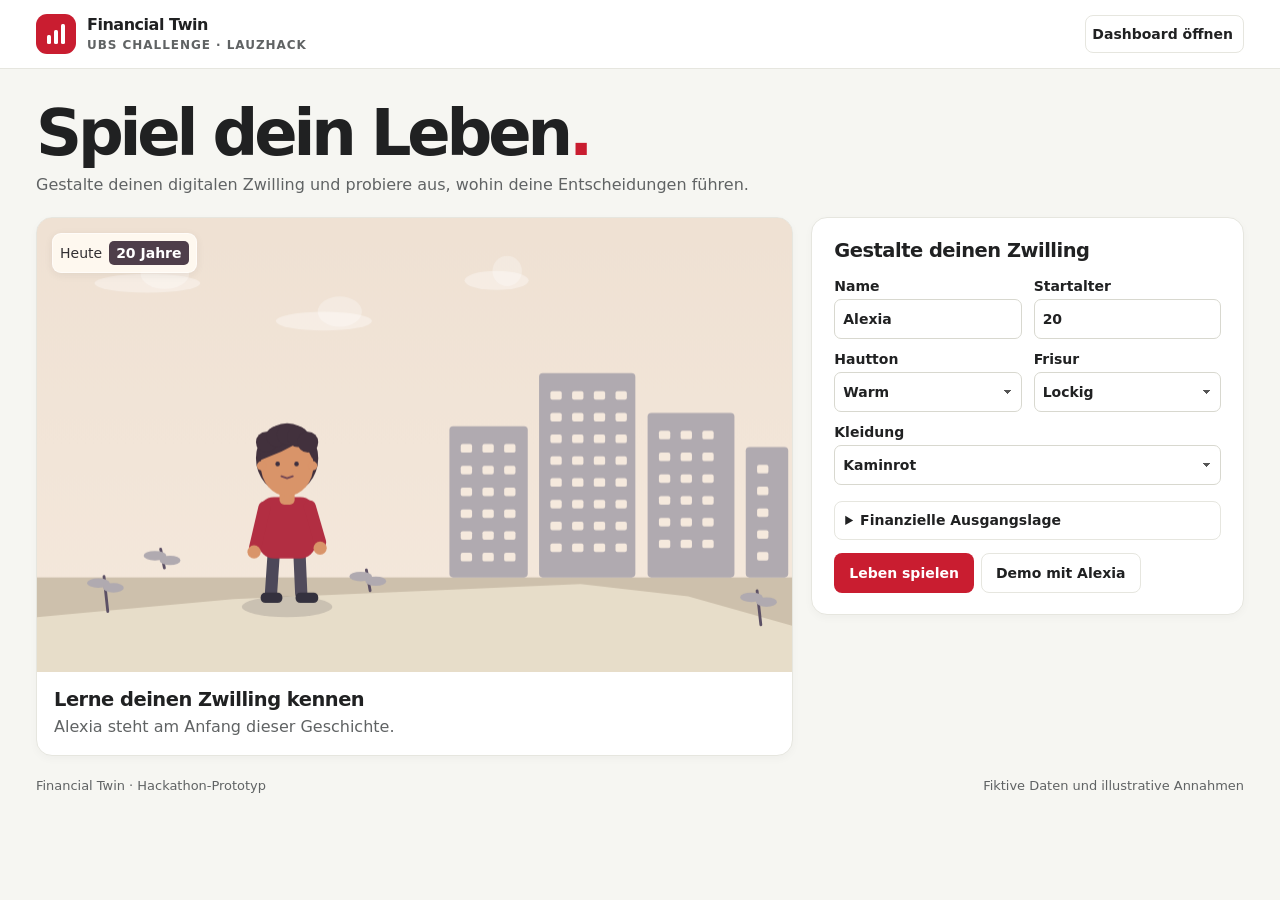
==== financial-twin/index.html @ bcd7f2a4 "Restore pre-Danilel Financial Twin" ====
<!doctype html>
<html lang="de-CH">
<head>
  <meta charset="utf-8">
  <meta name="viewport" content="width=device-width, initial-scale=1">
  <meta name="description" content="Interaktiver Financial Twin für den LauzHack. Plane Lebensereignisse und vergleiche ihre Auswirkungen auf dein Nettovermögen.">
  <meta name="theme-color" content="#f7f7f4">
  <title>Financial Twin · UBS Challenge</title>
  <link rel="stylesheet" href="styles.css">
  <link rel="stylesheet" href="game.css">
  <script defer src="model.js"></script>
  <script defer src="chart.js"></script>
  <script defer src="timeline.js"></script>
  <script defer src="app.js"></script>
  <script defer src="story.js"></script>
  <script defer src="scenes.js"></script>
  <script defer src="coach.js"></script>
  <script defer src="game.js"></script>
</head>
<body>
  <div id="game-view">
    <header class="site-header game-header">
      <div class="shell header-inner">
        <a class="brand" href="#" aria-label="Financial Twin, Lebensspiel">
          <span class="brand-mark" aria-hidden="true"><i></i><i></i><i></i></span>
          <span>Financial Twin<small>UBS CHALLENGE · LAUZHACK</small></span>
        </a>
        <div class="game-header-actions">
          <button type="button" id="coach-jump" class="button button-subtle" hidden>Zum Zwilling-Chat</button>
          <button type="button" id="open-dashboard" class="button button-subtle">Dashboard öffnen</button>
        </div>
      </div>
    </header>
    <main class="shell game-shell">
      <div class="game-heading">
        <h1 id="game-title">Spiel dein Leben<span class="headline-dot">.</span></h1>
        <p id="game-description">Gestalte deinen digitalen Zwilling und probiere aus, wohin deine Entscheidungen führen.</p>
      </div>
      <nav id="chapter-nav" class="chapter-nav" aria-label="Lebenskapitel" hidden></nav>
      <div class="game-layout">
        <div class="game-story-column">
        <section class="scene-card" aria-labelledby="scene-title">
          <div class="scene-image">
            <canvas id="life-scene" aria-hidden="true"></canvas>
            <div class="scene-banner"><span id="scene-place">Heute</span><strong id="scene-age">20 Jahre</strong></div>
          </div>
          <div class="scene-caption">
            <div><h2 id="scene-title">Lerne deinen Zwilling kennen</h2><p id="scene-text"></p></div>
            <button type="button" class="button button-secondary" id="skip-animation" hidden>Überspringen</button>
          </div>
          <div class="scene-budget" id="chapter-budget" hidden></div>
        </section>
        <section class="panel coach-panel" id="coach-panel" aria-labelledby="coach-title" hidden>
          <div class="coach-heading">
            <span class="avatar" id="coach-initial" aria-hidden="true">Z</span>
            <div>
              <h2 id="coach-title">Zwilling-Chat</h2>
              <p id="coach-state">Ich schaue mir deinen Lebensweg an.</p>
            </div>
            <button class="text-button" id="coach-toggle" type="button" aria-expanded="true" aria-controls="coach-conversation">Einklappen</button>
          </div>
          <div id="coach-conversation">
            <ol id="coach-thread" class="coach-thread" role="log" aria-label="Gespräch mit deinem Zwilling"></ol>
            <p class="coach-progress" id="coach-progress" role="status" hidden></p>
            <div id="coach-prompts" class="coach-prompts" aria-label="Mögliche Nachrichten"></div>
            <form id="coach-form" class="coach-composer">
              <label class="visually-hidden" for="coach-message">Deine Nachricht an den Zwilling</label>
              <textarea id="coach-message" rows="2" maxlength="400" required placeholder="Antworte deinem Zwilling oder stelle eine Frage …"></textarea>
              <button type="submit" id="coach-send" class="button button-primary">Senden</button>
            </form>
          </div>
        </section>
        </div>
        <section class="panel game-panel" id="game-panel" aria-label="Spielentscheidungen">
          <form id="avatar-form">
            <h2>Gestalte deinen Zwilling</h2>
            <div class="form-grid avatar-fields">
              <label>Name<input name="name" value="Alexia" maxlength="40" autocomplete="off"></label>
              <label>Startalter<input name="age" value="20" type="number" min="18" max="99" required></label>
              <label>Hautton<select name="skin"><option value="0">Hell</option><option value="1" selected>Warm</option><option value="2">Braun</option><option value="3">Dunkel</option></select></label>
              <label>Frisur<select name="hair"><option value="0">Kurz</option><option value="1" selected>Lockig</option><option value="2">Lang</option></select></label>
              <label class="form-wide">Kleidung<select name="outfit"><option value="0">Kaminrot</option><option value="1">Tannengrün</option><option value="2">Indigoblau</option><option value="3">Ocker</option></select></label>
            </div>
            <details class="start-finances">
              <summary>Finanzielle Ausgangslage</summary>
              <div class="form-grid">
                <label class="form-wide">Bisherige Ausbildung<select name="education"><option>Schulabschluss</option><option>Berufslehre</option><option>Bachelor</option><option>Master</option><option>Promotion</option><option>Keine Angabe</option></select></label>
                <label>Kontostand (CHF)<input name="cash" type="number" min="0" max="100000000" value="8000" step="0.01" required></label>
                <label>Bestehende Anlagen (CHF)<input name="portfolio" type="number" min="0" max="100000000" value="0" step="0.01" required></label>
                <label>Nettoeinkommen / Monat (CHF)<input name="income" type="number" min="0" max="100000000" value="4200" step="0.01" required></label>
                <label>Ausgaben / Monat (CHF)<input name="expenses" type="number" min="0" max="100000000" value="3000" step="0.01" required></label>
              </div>
            </details>
            <div class="game-actions">
              <button type="submit" class="button button-primary">Leben spielen</button>
              <button type="button" class="button button-secondary" id="alexia-demo">Demo mit Alexia</button>
            </div>
          </form>
          <div id="game-interaction" hidden></div>
        </section>
      </div>
    </main>
    <footer class="shell site-footer">
      <span>Financial Twin · Hackathon-Prototyp</span>
      <span>Fiktive Daten und illustrative Annahmen</span>
    </footer>
  </div>

  <div id="dashboard-view" hidden>
  <header class="site-header">
    <div class="shell header-inner">
      <a class="brand" href="#uebersicht" aria-label="Financial Twin, Übersicht">
        <span class="brand-mark" aria-hidden="true"><i></i><i></i><i></i></span>
        <span>Financial Twin<small>UBS CHALLENGE · LAUZHACK</small></span>
      </a>
      <nav aria-label="Hauptnavigation">
        <button class="text-button" type="button" id="back-to-game">Zum Lebensspiel</button>
        <a href="#uebersicht">Übersicht</a>
        <a href="#zeitstrahl">Zeitstrahl</a>
        <a href="#anlageplan">Anlageplan</a>
      </nav>
      <button class="button button-subtle" type="button" id="header-profile">
        <span class="avatar avatar-small" id="header-initial" aria-hidden="true">A</span>
        <span>Profil bearbeiten</span>
      </button>
    </div>
  </header>

  <main class="shell" id="uebersicht">
    <section class="intro" aria-labelledby="page-title">
      <div>
        <h1 id="page-title">Dein Leben. Dein Finanzplan<span class="headline-dot">.</span></h1>
        <p>Probiere Lebensentscheidungen aus und sieh, wie sich dein Vermögen entwickelt.</p>
      </div>
      <span class="demo-label" id="demo-label">Fiktives Demo-Profil</span>
    </section>

    <section class="metrics" aria-label="Vermögensübersicht">
      <article class="metric">
        <span class="metric-label">Nettovermögen heute</span>
        <strong id="current-net">–</strong>
        <span class="metric-note">Kontostand und bestehende Anlagen</span>
      </article>
      <article class="metric metric-projection">
        <span class="metric-label" id="future-label">Modelliertes Nettovermögen</span>
        <strong id="future-net">–</strong>
        <span class="metric-note" id="future-purchasing-power">Kaufkraft in heutigen CHF</span>
      </article>
      <article class="metric">
        <span class="metric-label">Effekt des Sparplans</span>
        <strong id="investment-effect">–</strong>
        <span class="metric-note">Gegenüber derselben Zukunft ohne Sparplan</span>
      </article>
    </section>

    <div class="dashboard">
      <div class="main-column">
        <section class="panel projection" aria-labelledby="projection-title">
          <div class="panel-heading">
            <div>
              <h2 id="projection-title">Vermögensentwicklung</h2>
              <p>Nettovermögen in nominalen CHF über die Zeit</p>
            </div>
            <label class="select-wrap">
              <span class="visually-hidden">Endalter der Projektion</span>
              <select id="projection-age"></select>
            </label>
          </div>
          <div class="chart-controls">
            <div class="segmented" role="group" aria-label="Vergleich im Diagramm">
              <button type="button" id="compare-investments" aria-pressed="true">Sparplan</button>
              <button type="button" id="compare-events" aria-pressed="false">Lebensereignisse</button>
              <button type="button" id="compare-paths" aria-pressed="false" hidden>Zwei Lebenswege</button>
            </div>
            <label class="band-toggle"><input id="show-range" type="checkbox" checked> Renditeband</label>
          </div>
          <div class="chart-wrap" id="chart-wrap">
            <canvas id="wealth-chart" tabindex="0" aria-label="Vermögensentwicklung. Mit den Pfeiltasten den Zeitpunkt wählen." aria-describedby="comparison-summary chart-readout">
              Die Werte am Ende der Projektion stehen in der Vermögensübersicht.
            </canvas>
            <div class="chart-tooltip" id="chart-tooltip" aria-hidden="true" hidden></div>
            <p class="visually-hidden" id="chart-readout" aria-live="polite"></p>
          </div>
          <div class="chart-legend">
            <span><i class="legend-line"></i> Mit Sparplan &amp; Ereignissen</span>
            <span><i class="legend-line legend-comparison"></i> <span id="comparison-legend">Ohne monatlichen Sparplan</span></span>
            <span id="range-legend"><i class="legend-band"></i> Schwache bis starke Rendite</span>
          </div>
          <p class="chart-summary" id="comparison-summary" aria-live="polite"></p>
        </section>

        <section class="panel timeline" id="zeitstrahl" aria-labelledby="timeline-title">
          <div class="panel-heading">
            <div>
              <h2 id="timeline-title">Dein Zeitstrahl</h2>
              <p>Klicke auf den Pfeil, um ein Ereignis einzufügen. Ziehe es nach links oder rechts, um es zu verschieben.</p>
            </div>
            <button type="button" class="button button-primary" id="add-event"><span aria-hidden="true">+</span> Ereignis hinzufügen</button>
          </div>
          <div class="timeline-scroll" id="timeline-scroll">
            <div class="timeline-track" id="timeline-track" tabindex="0" role="group" aria-label="Zeitstrahl. Wähle einen Monat mit den Pfeiltasten. Füge mit Enter ein Ereignis hinzu. Verschiebe markierte Ereignisse mit den Pfeiltasten um ein Jahr.">
              <div class="timeline-arrow" aria-hidden="true"></div>
              <div class="timeline-ticks" id="timeline-ticks" aria-hidden="true"></div>
              <div class="timeline-cursor" id="timeline-cursor" aria-hidden="true" hidden></div>
              <ol id="event-list" class="timeline-events"></ol>
            </div>
          </div>
          <p class="timeline-status" id="timeline-status" role="status" hidden></p>
          <div class="timeline-outside" id="timeline-outside" hidden>
            <span>Ausserhalb der Projektion</span>
            <div id="outside-events"></div>
          </div>
          <dl class="timeline-readout" aria-label="Monatsbudget am gewählten Zeitpunkt">
            <div><dt>Zeitpunkt</dt><dd id="timeline-age"></dd></div>
            <div><dt>Nettoeinkommen / Monat</dt><dd id="timeline-income"></dd></div>
            <div><dt>Laufende Ausgaben / Monat</dt><dd id="timeline-expenses"></dd></div>
            <div><dt>Gehaltswachstum / Jahr</dt><dd id="timeline-growth"></dd></div>
            <div id="timeline-one-off-row" hidden><dt>Einmalige Zahlungen</dt><dd id="timeline-one-off"></dd></div>
          </dl>
          <p class="visually-hidden" id="timeline-announcement" aria-live="polite"></p>
        </section>
      </div>

      <aside class="side-column" aria-label="Profil und Anlageplan">
        <section class="panel profile" aria-labelledby="profile-title">
          <div class="panel-heading">
            <h2 id="profile-title">Ausgangslage</h2>
            <button type="button" class="text-button" id="edit-profile">Bearbeiten</button>
          </div>
          <div class="persona">
            <span class="avatar" id="profile-initial" aria-hidden="true">A</span>
            <div>
              <strong id="profile-name"></strong>
              <p id="profile-description"></p>
            </div>
          </div>
          <dl class="profile-details">
            <div><dt>Kontostand</dt><dd id="profile-cash"></dd></div>
            <div><dt>Bestehende Anlagen</dt><dd id="profile-portfolio"></dd></div>
            <div><dt>Monatliches Nettoeinkommen</dt><dd id="profile-income"></dd></div>
            <div><dt>Monatliche Ausgaben</dt><dd id="profile-expenses"></dd></div>
          </dl>
        </section>

        <section class="panel investment" id="anlageplan" aria-labelledby="plan-title">
          <div class="panel-heading">
            <h2 id="plan-title">Dein Anlageplan</h2>
          </div>
          <div class="risk">
            <div class="risk-heading">
              <label for="risk-slider">Risikobereitschaft</label>
              <output id="risk-level" for="risk-slider">Ausgewogen</output>
            </div>
            <input type="range" id="risk-slider" min="0" max="100" step="5" value="60" aria-describedby="risk-help">
            <div class="risk-labels" aria-hidden="true"><span>Vorsichtig</span><span>Chancenorientiert</span></div>
            <p class="visually-hidden" id="risk-help">Der Regler bestimmt den Aktienanteil in der Simulation.</p>
          </div>
          <div class="allocation">
            <div class="allocation-bar" aria-hidden="true"><span id="allocation-equity"></span></div>
            <div class="allocation-labels">
              <span><i class="allocation-dot"></i> <strong id="equity-share"></strong> Aktien</span>
              <span><i class="allocation-dot bond-dot"></i> <strong id="bond-share"></strong> Anleihen</span>
            </div>
          </div>
          <dl class="plan-details">
            <div><dt>Sparrate im ersten Monat</dt><dd id="monthly-investment"></dd></div>
            <div><dt>Liquiditätsziel im ersten Monat</dt><dd id="liquidity-target"></dd></div>
          </dl>
          <p class="plan-summary" id="plan-summary"></p>
          <div class="liquidity-notice" id="liquidity-notice" role="status" hidden></div>
          <div class="assumption-inputs" aria-labelledby="assumption-controls-title">
            <h3 id="assumption-controls-title">Modellannahmen pro Jahr</h3>
            <label for="salary-growth">Gehaltswachstum
              <span><input type="number" id="salary-growth" min="-10" max="20" step="0.1" required> %</span>
            </label>
            <label for="inflation">Inflation
              <span><input type="number" id="inflation" min="-5" max="20" step="0.1" required> %</span>
            </label>
            <label for="equity-return">Ø Aktienrendite
              <span><input type="number" id="equity-return" min="-20" max="25" step="0.1" required> %</span>
            </label>
          </div>
          <button type="button" class="text-button assumptions-button" id="open-assumptions">So rechnet das Modell</button>
        </section>
      </aside>
    </div>
  </main>

  <footer class="shell site-footer">
    <span>Financial Twin · Hackathon-Prototyp</span>
    <span>Fiktive Daten und illustrative Annahmen</span>
  </footer>
  </div>

  <dialog id="profile-dialog" aria-labelledby="profile-dialog-title">
    <form id="profile-form" class="dialog-form">
      <div class="dialog-heading">
        <h2 id="profile-dialog-title">Ausgangslage bearbeiten</h2>
        <button class="close-button" type="button" data-close aria-label="Schliessen">×</button>
      </div>
      <p>Verwende für die Demo fiktive Werte.</p>
      <div class="form-grid">
        <label>Vorname (optional)<input name="name" maxlength="40" autocomplete="off"></label>
        <label>Alter<input name="age" type="number" min="18" max="99" required></label>
        <label class="form-wide">Bisherige Ausbildung
          <select name="education">
            <option>Schulabschluss</option>
            <option>Berufslehre</option>
            <option>Bachelor</option>
            <option>Master</option>
            <option>Promotion</option>
            <option>Keine Angabe</option>
          </select>
        </label>
        <label>Kontostand (CHF)<input name="cash" type="number" min="0" max="100000000" step="0.01" required></label>
        <label>Bestehende Anlagen (CHF)<input name="portfolio" type="number" min="0" max="100000000" step="0.01" required></label>
        <label>Nettoeinkommen / Monat (CHF)<input name="income" type="number" min="0" max="100000000" step="0.01" required></label>
        <label>Ausgaben / Monat (CHF)<input name="expenses" type="number" min="0" max="100000000" step="0.01" required></label>
      </div>
      <label class="checkbox-label" id="clear-events-label"><input type="checkbox" name="clearEvents"> Zeitstrahl beim Speichern leeren</label>
      <p class="form-error" id="profile-error" role="alert" hidden></p>
      <div class="dialog-actions">
        <button class="button button-secondary" type="button" data-close>Abbrechen</button>
        <button class="button button-primary" type="submit">Profil speichern</button>
      </div>
    </form>
  </dialog>

  <dialog id="event-dialog" aria-labelledby="event-dialog-title">
    <form id="event-form" class="dialog-form">
      <div class="dialog-heading">
        <h2 id="event-dialog-title">Ereignis hinzufügen</h2>
        <button class="close-button" type="button" data-close aria-label="Schliessen">×</button>
      </div>
      <div class="form-grid">
        <label>Ereignis
          <select name="type">
            <option value="study">Studium</option>
            <option value="apprentice">Berufslehre</option>
            <option value="gap">Gap Year / Auszeit</option>
            <option value="marriage">Ehe</option>
            <option value="move">Umzug</option>
            <option value="home">Hauskauf</option>
            <option value="expense">Grössere Ausgabe</option>
            <option value="children">Kind(er)</option>
            <option value="retire">Rente</option>
          </select>
        </label>
        <label>Alter bei Beginn<input type="number" name="age" min="18" max="99" required></label>
        <div id="event-fields" class="form-grid form-wide"></div>
      </div>
      <p class="field-help" id="event-help"></p>
      <p class="form-error" id="event-error" role="alert" hidden></p>
      <div class="dialog-actions">
        <button class="text-button remove-button" type="button" id="delete-event" hidden>Ereignis löschen</button>
        <button class="button button-secondary" type="button" data-close>Abbrechen</button>
        <button class="button button-primary" type="submit">Ereignis speichern</button>
      </div>
    </form>
  </dialog>

  <dialog id="assumptions-dialog" aria-labelledby="assumptions-title">
    <div class="dialog-form assumptions">
      <div class="dialog-heading">
        <h2 id="assumptions-title">Modellannahmen</h2>
        <button class="close-button" type="button" data-close aria-label="Schliessen">×</button>
      </div>
      <p>Die Simulation rechnet monatlich in nominalen CHF. Das Nettovermögen umfasst Kontostand, Anlagen und Immobilienwert abzüglich der Hypothek.</p>
      <table>
        <caption>Illustrative durchschnittliche Jahresrenditen</caption>
        <thead><tr><th scope="col">Anlageklasse</th><th scope="col">Schwach</th><th scope="col">Basis</th><th scope="col">Stark</th></tr></thead>
        <tbody id="return-table"></tbody>
      </table>
      <ul>
        <li>Der Aktienkurs folgt einem wiederholbaren Beispielpfad mit guten und schlechten Jahren. Über den vollständigen Zwölfjahreszyklus entspricht die Aufzinsung der eingestellten Durchschnittsrendite. Das Band zeigt zwei alternative Annahmen. Der Kontostand verzinst sich im Modell mit 0 %.</li>
        <li>Das Gehalt steigt in der Erwerbsphase mit der eingestellten Rate. Die Inflation erhöht die laufenden Ausgaben und die in heutigen CHF eingegebenen Ereignisbeträge. Studien- und Renteneinkommen werden an die Inflation gekoppelt. Beim projizierten Nettovermögen steht zusätzlich die Kaufkraft in heutigen CHF.</li>
        <li>Bei Ehe und Umzug zählen die eingegebenen persönlichen Kosten. Kinder erhöhen die laufenden Ausgaben ab dem Startalter für die gewählte Dauer. Während der Elternzeit gilt der eingestellte Anteil des regulären Lohns.</li>
        <li>Der Sparplan investiert höchstens 70 % des monatlichen Überschusses, nachdem drei Monatsausgaben und geplante Ausgaben der nächsten 36 Monate berücksichtigt sind.</li>
        <li>Der eingestellte Aktienanteil gilt für das Startportfolio und jede Einzahlung. Danach entwickeln sich die Positionen entsprechend ihrer Renditen. Im Vergleich ohne Sparplan bleibt das Startportfolio investiert.</li>
        <li>Beim Hauskauf bleibt der Immobilienwert ab Kauf nominal konstant. Die Hypothek wird gleichmässig getilgt. Zins fällt auf die jeweilige Restschuld an.</li>
        <li>Bei Unterdeckung verkauft das Modell verfügbare Anlagen. Ein negativer Kontostand erfasst offene Zahlungen. Ein unterfinanzierter Hauskauf wird ausgesetzt.</li>
        <li>Anlagegebühren und zusätzliche Steuern sind ausgeklammert. Die Ausbildung beeinflusst die vorgeschlagene Studiendauer.</li>
      </ul>
      <p class="field-help">Die Ergebnisse zeigen, was unter den gewählten Annahmen passiert. Für die Demo bleiben Eingaben im Speicher dieses Browser-Tabs.</p>
      <div class="dialog-actions"><button class="button button-primary" type="button" data-close>Schliessen</button></div>
    </div>
  </dialog>
</body>
</html>
---- financial-twin/styles.css ----
:root {
  color-scheme: light;
  --paper: #f6f6f2;
  --white: #fff;
  --ink: #202122;
  --muted: #606364;
  --line: #e6e6df;
  --red: #c91d30;
  --red-dark: #a71425;
  --red-wash: #fff0f1;
  --green: #246049;
  --bond: #d1d6d6;
  --radius: 16px;
  --shadow: 0 3px 9px rgb(28 28 21 / 3%);
  font-family: "Inter", "Segoe UI", system-ui, sans-serif;
  font-size: 16px;
}

*, *::before, *::after { box-sizing: border-box; }
[hidden] { display: none !important; }
body { margin: 0; background: var(--paper); color: var(--ink); }
button, input, select { font: inherit; }
button, select { cursor: pointer; }
a { color: inherit; }
button:focus-visible, a:focus-visible, select:focus-visible, input:focus-visible, canvas:focus-visible, .timeline-track:focus-visible {
  outline: 2px solid var(--red);
  outline-offset: 3px;
}
h1, h2, p, dl, dd { margin: 0; }
h2 { font-size: 1.215rem; font-weight: 720; letter-spacing: -.025em; }
strong, dd, output { font-variant-numeric: tabular-nums; }
section[id], main[id] { scroll-margin-top: 1rem; }

.shell { width: min(100% - 72px, 1280px); margin-inline: auto; }
.site-header { background: var(--white); border-bottom: 1px solid var(--line); }
.header-inner { display: flex; min-height: 72px; align-items: center; justify-content: space-between; gap: 24px; }
.brand { display: flex; align-items: center; gap: 11px; flex-shrink: 0; text-decoration: none; font-weight: 750; line-height: 1.1; letter-spacing: -.03em; }
.brand small { display: block; margin-top: 5px; color: var(--muted); font-size: .75rem; font-weight: 650; letter-spacing: .08em; }
.brand-mark { display: flex; align-items: flex-end; justify-content: center; gap: 3px; width: 40px; height: 40px; padding-bottom: 10px; border-radius: 11px; background: var(--red); }
.brand-mark i { width: 4px; height: 9px; border-radius: 1.5px; background: white; }
.brand-mark i:nth-child(2) { height: 14px; }
.brand-mark i:nth-child(3) { height: 20px; }
.header-inner nav { align-self: stretch; display: flex; align-items: stretch; gap: 32px; }
.header-inner nav a { display: flex; align-items: center; border-bottom: 2px solid transparent; text-decoration: none; font-size: .875rem; color: var(--muted); font-weight: 650; white-space: nowrap; }
.header-inner nav a:hover { color: var(--red-dark); }
.header-inner nav a[aria-current="location"] { color: var(--red-dark); border-bottom-color: var(--red); }
.button { display: inline-flex; justify-content: center; align-items: center; gap: 8px; min-height: 40px; padding: 8px 14px; border: 1px solid transparent; border-radius: 8px; font-size: .875rem; font-weight: 650; white-space: nowrap; }
.button-primary { color: var(--white); background: var(--red); }
.button-primary:hover { background: var(--red-dark); }
.button-primary > span { font-size: 1.15rem; line-height: .85; }
.button-subtle, .button-secondary { color: var(--ink); background: var(--white); border-color: var(--line); }
.button-subtle:hover, .button-secondary:hover { background: var(--paper); }
.button-subtle { min-height: 38px; padding: 5px 10px 5px 6px; }
.text-button { padding: 4px 0; border: 0; background: transparent; color: var(--red-dark); font-size: .875rem; font-weight: 670; text-align: left; }
.text-button:hover { text-decoration: underline; text-underline-offset: 3px; }

.intro { display: flex; align-items: flex-end; justify-content: space-between; gap: 18px; padding-block: 38px 25px; }
.intro h1 { font-size: clamp(2rem, 4vw, 3.35rem); line-height: 1.04; font-weight: 745; letter-spacing: -.055em; }
.headline-dot { color: var(--red); }
.intro p { margin-top: 12px; color: var(--muted); line-height: 1.5; }
.demo-label { margin-bottom: 2px; padding: 6px 11px; border: 1px solid #dedfd7; border-radius: 999px; color: #4e554c; font-size: .81rem; white-space: nowrap; }
.metrics { display: grid; grid-template-columns: repeat(3, minmax(0, 1fr)); gap: 16px; margin-bottom: 20px; }
.metric { display: grid; align-content: start; gap: 7px; min-width: 0; padding: 17px 20px 16px; border: 1px solid var(--line); border-radius: 12px; background: var(--white); box-shadow: var(--shadow); }
.metric-label { color: #424543; font-size: .875rem; font-weight: 640; }
.metric strong { font-size: clamp(1.36rem, 2.5vw, 2rem); font-weight: 730; letter-spacing: -.044em; line-height: 1.18; overflow-wrap: anywhere; }
.metric-note { color: var(--muted); font-size: .81rem; line-height: 1.35; }
.metric-projection { border-color: #e8ccce; background: #fff8f7; }
.metric-projection strong { color: var(--red-dark); }
.positive { color: var(--green); }
.negative { color: var(--red-dark); }

.dashboard { display: grid; grid-template-columns: minmax(0, 2.25fr) minmax(294px, 1fr); gap: 20px; align-items: start; }
.main-column, .side-column { display: grid; gap: 20px; min-width: 0; }
.panel { padding: 21px 22px; border: 1px solid var(--line); border-radius: var(--radius); background: var(--white); box-shadow: var(--shadow); }
.panel-heading { display: flex; align-items: center; justify-content: space-between; gap: 12px; }
.panel-heading p { color: var(--muted); margin-top: 6px; font-size: .875rem; line-height: 1.42; }
.select-wrap, .form-grid select { position: relative; align-self: flex-start; }
select {
  appearance: none;
  background-color: var(--white);
  background-image: linear-gradient(45deg, transparent 50%, #555 50%), linear-gradient(135deg, #555 50%, transparent 50%);
  background-position: right 13px center, right 9px center;
  background-size: 4px 4px;
  background-repeat: no-repeat;
}
.select-wrap select { min-height: 38px; padding: 5px 25px 5px 10px; border: 1px solid var(--line); border-radius: 7px; color: var(--ink); font-size: .875rem; font-weight: 640; }
.chart-controls { display: flex; gap: 10px; justify-content: space-between; align-items: center; margin-block: 18px 5px; }
.segmented { display: inline-flex; gap: 2px; align-items: center; padding: 3px; border-radius: 8px; background: #f1f1ed; }
.segmented button { min-height: 31px; padding: 4px 10px; border: 1px solid transparent; border-radius: 6px; background: transparent; color: var(--muted); font-size: .875rem; font-weight: 640; }
.segmented button[aria-pressed="true"] { background: white; border-color: #e5e5df; box-shadow: 0 1px 2px rgb(0 0 0 / 5%); color: var(--ink); }
.band-toggle, .checkbox-label { display: inline-flex; gap: 8px; align-items: center; color: #4f5250; font-size: .875rem; line-height: 1.35; cursor: pointer; }
.band-toggle input, .checkbox-label input { width: 16px; height: 16px; margin: 0; flex-shrink: 0; accent-color: var(--red); cursor: pointer; }
.chart-wrap { position: relative; margin-top: 5px; }
#wealth-chart { display: block; width: 100%; height: 290px; touch-action: pan-y; border-radius: 4px; }
.chart-tooltip { position: absolute; z-index: 1; width: max-content; max-width: 100%; padding: 9px 11px; border-radius: 8px; color: var(--white); background: #27292a; box-shadow: 0 3px 9px rgb(0 0 0 / 12%); pointer-events: none; font-size: .81rem; line-height: 1.5; }
.chart-tooltip strong, .chart-tooltip span { display: block; }
.chart-tooltip span { color: #efefec; }
.chart-legend { display: flex; flex-wrap: wrap; align-items: center; gap: 8px 17px; margin-top: 4px; color: #4c4e4d; font-size: .81rem; }
.chart-legend span { display: inline-flex; align-items: center; gap: 6px; }
.legend-line { width: 19px; border-top: 2px solid var(--red); }
.legend-comparison { border-color: #626d77; border-top-style: dashed; }
.legend-band { width: 19px; height: 9px; border: 1px solid #edd0d3; background: #f8e4e6; border-radius: 2px; }
.chart-summary { margin-top: 14px; padding: 10px 12px; border-radius: 7px; background: #f5f5f1; color: #454746; font-size: .875rem; line-height: 1.45; }

.persona { display: flex; gap: 10px; align-items: center; margin-top: 16px; }
.avatar { display: inline-grid; flex-shrink: 0; place-items: center; width: 41px; height: 41px; border-radius: 50%; color: var(--red-dark); background: var(--red-wash); font-size: 1rem; font-weight: 720; }
.avatar-small { width: 26px; height: 26px; font-size: .81rem; }
.persona strong { display: block; overflow-wrap: anywhere; }
.persona p { margin-top: 2px; color: var(--muted); font-size: .875rem; }
.profile-details, .plan-details { display: grid; margin-top: 14px; }
.profile-details > div, .plan-details > div { display: flex; justify-content: space-between; align-items: baseline; gap: 8px; padding: 8px 0; border-top: 1px solid #ecece7; font-size: .875rem; }
.profile-details > div:last-child, .plan-details > div:last-child { padding-bottom: 0; }
.profile-details dt, .plan-details dt { color: var(--muted); }
.profile-details dd, .plan-details dd { font-weight: 680; white-space: nowrap; }
.risk { margin-top: 16px; }
.risk-heading, .risk-labels, .allocation-labels { display: flex; align-items: center; justify-content: space-between; gap: 7px; }
.risk-heading { font-size: .875rem; font-weight: 660; }
.risk-heading output { padding: 4px 7px; border-radius: 5px; background: var(--red-wash); color: var(--red-dark); font-size: .81rem; white-space: nowrap; }
.risk input { width: 100%; margin: 10px 0 4px; cursor: pointer; accent-color: var(--red); }
.risk-labels { font-size: .81rem; color: var(--muted); }
.allocation { margin-top: 16px; }
.allocation-bar { height: 8px; overflow: hidden; border-radius: 4px; background: var(--bond); }
.allocation-bar span { display: block; width: 60%; height: 100%; background: var(--red); }
.allocation-labels { padding-top: 8px; font-size: .875rem; }
.allocation-labels span { white-space: nowrap; }
.allocation-dot { display: inline-block; width: 8px; height: 8px; border-radius: 50%; background: var(--red); }
.bond-dot { background: #a6aeae; }
.plan-summary { margin-top: 12px; color: var(--muted); font-size: .875rem; line-height: 1.5; }
.liquidity-notice { margin-top: 12px; padding: 9px 10px; border: 1px solid #edcfb1; border-radius: 7px; color: #774117; background: #fff7ed; font-size: .875rem; line-height: 1.45; }
.assumptions-button { margin-top: 10px; }
.assumption-inputs { display: grid; margin-top: 17px; padding-top: 13px; border-top: 1px solid var(--line); }
.assumption-inputs h3 { margin: 0 0 3px; font-size: .94rem; }
.assumption-inputs label { display: flex; align-items: center; justify-content: space-between; gap: 9px; padding: 5px 0; color: var(--muted); font-size: .875rem; }
.assumption-inputs label > span { white-space: nowrap; }
.assumption-inputs input { width: 4.75rem; min-height: 32px; padding: 3px 5px 3px 7px; border: 1px solid #d8d8cf; border-radius: 6px; color: var(--ink); font-weight: 640; }
.assumption-inputs input:invalid { border-color: var(--red); }

.timeline-scroll { overflow-x: auto; margin-top: 11px; border: 1px solid var(--line); border-radius: 10px; background: #fafaf7; }
.timeline-track {
  position: relative;
  min-width: 336px;
  height: calc(78px + var(--lanes, 1) * 36px);
  margin-inline: 65px;
  border-radius: 5px;
  cursor: crosshair;
  user-select: none;
  --axis: 34px;
}
.timeline-arrow { position: absolute; inset-inline: 0; bottom: var(--axis); height: 4px; border-radius: 5px; background: var(--red); }
.timeline-arrow::after { position: absolute; right: -10px; top: -5px; border-block: 7px solid transparent; border-left: 12px solid var(--red); content: ""; }
.timeline-arrow::before { position: absolute; top: -2px; left: -3px; width: 8px; height: 8px; border-radius: 50%; background: var(--red); content: ""; }
.timeline-ticks { position: absolute; inset: auto 0 0; height: 27px; pointer-events: none; }
.timeline-ticks span { position: absolute; transform: translateX(-50%); color: var(--muted); font-size: .81rem; white-space: nowrap; }
.timeline-ticks span:first-child { font-weight: 680; }
.timeline-cursor { position: absolute; top: 9px; bottom: calc(var(--axis) + 2px); left: var(--position); border-left: 1px dashed #8a514d; pointer-events: none; }
.timeline-cursor::after { position: absolute; bottom: -4px; left: -4px; width: 8px; height: 8px; border: 2px solid var(--red); border-radius: 50%; background: var(--white); content: ""; }
.timeline-events { position: absolute; inset: 0 0 calc(var(--axis) + 2px); margin: 0; padding: 0; list-style: none; pointer-events: none; }
.timeline-marker { position: absolute; left: var(--position); bottom: 0; --lift: calc(12px + var(--lane, 0) * 36px); }
.timeline-marker::before { position: absolute; bottom: 0; height: var(--lift); border-left: 1px solid #c98c91; content: ""; }
.timeline-marker::after { position: absolute; bottom: -4px; left: -3px; width: 7px; height: 7px; border: 1.5px solid white; border-radius: 50%; background: var(--red); content: ""; }
.timeline-marker .event-pin { position: absolute; z-index: 1; left: 0; bottom: var(--lift); transform: translateX(-50%); pointer-events: auto; touch-action: none; cursor: grab; }
.event-pin { min-height: 31px; max-width: 124px; padding: 4px 7px; overflow: hidden; border: 1px solid #ead4d4; border-radius: 6px; background: #fff5f5; color: #75282e; text-overflow: ellipsis; white-space: nowrap; font-size: .81rem; font-weight: 660; }
.event-pin:hover { border-color: var(--red); }
.event-pin strong { margin-left: 4px; color: var(--red-dark); }
.event-pin[data-warning] { background: #fff3e8; border-color: #eccba8; color: #774117; }
.timeline-marker.is-dragging { z-index: 2; }
.timeline-marker.is-dragging .event-pin { cursor: grabbing; border-color: var(--red); box-shadow: 0 3px 8px rgb(32 33 34 / 17%); }
.timeline-readout { display: grid; grid-template-columns: repeat(4, minmax(0, 1fr)); gap: 7px; margin-top: 10px; }
.timeline-readout > div { padding: 8px; border-radius: 6px; background: #f5f5f1; }
.timeline-readout dt { color: var(--muted); font-size: .81rem; line-height: 1.3; }
.timeline-readout dd { margin-top: 3px; font-size: .875rem; font-weight: 670; overflow-wrap: anywhere; }
.timeline-status { margin-top: 8px; color: var(--red-dark); font-size: .875rem; }
.timeline-outside { display: flex; align-items: center; flex-wrap: wrap; gap: 6px 10px; margin-top: 9px; color: var(--muted); font-size: .81rem; }
.timeline-outside > div { display: flex; flex-wrap: wrap; gap: 5px; }
.site-footer { display: flex; flex-wrap: wrap; justify-content: space-between; gap: 6px 16px; padding-block: 22px; color: var(--muted); font-size: .81rem; }

dialog { width: min(550px, 100% - 30px); max-height: calc(100% - 30px); margin: auto; padding: 0; border: 1px solid var(--line); border-radius: var(--radius); color: var(--ink); background: var(--white); box-shadow: 0 20px 65px rgb(20 16 15 / 24%); }
dialog::backdrop { background: rgb(20 21 20 / 42%); }
.dialog-form { display: grid; gap: 15px; padding: 22px; }
.dialog-form > p { color: var(--muted); line-height: 1.5; }
.dialog-heading { display: flex; justify-content: space-between; align-items: center; gap: 10px; }
.close-button { width: 34px; height: 34px; border: 1px solid var(--line); border-radius: 8px; background: var(--white); color: var(--ink); font-size: 1.35rem; line-height: 1; }
.close-button:hover { background: var(--paper); }
.form-grid { display: grid; grid-template-columns: repeat(2, minmax(0, 1fr)); gap: 12px; align-items: end; }
.form-wide { grid-column: 1 / -1; }
.form-grid label { display: grid; gap: 5px; font-size: .875rem; font-weight: 620; }
.form-grid input, .form-grid select { width: 100%; min-height: 40px; padding: 6px 8px; border: 1px solid #d8d8cf; border-radius: 7px; color: var(--ink); background-color: var(--white); }
.form-grid select { padding-right: 24px; }
.dialog-actions { display: flex; justify-content: flex-end; align-items: center; flex-wrap: wrap; gap: 8px; }
.remove-button { margin-right: auto; }
.field-help, .form-error { font-size: .875rem; }
.dialog-form > .form-error { color: var(--red-dark); }
.assumptions ul { margin: 0; padding-left: 1.25rem; color: #424543; font-size: .875rem; line-height: 1.5; }
.assumptions li + li { margin-top: 6px; }
.assumptions table { border-collapse: collapse; text-align: left; font-size: .875rem; }
.assumptions caption { padding-bottom: 5px; text-align: left; font-weight: 680; }
.assumptions th, .assumptions td { padding: 5px 3px; border-bottom: 1px solid var(--line); }
.visually-hidden { position: absolute; width: 1px; height: 1px; margin: -1px; padding: 0; overflow: hidden; clip-path: inset(50%); white-space: nowrap; border: 0; }

@media (max-width: 1040px) {
  .shell { width: calc(100% - 42px); }
  .panel { padding-inline: 17px; }
  .dashboard, .main-column, .side-column { gap: 15px; }
  .header-inner nav { gap: 18px; }
}
@media (max-width: 790px) {
  .dashboard { grid-template-columns: 1fr; }
  .side-column { grid-template-columns: repeat(2, minmax(0, 1fr)); align-items: start; }
  .header-inner nav { gap: 12px; }
  .header-inner { gap: 12px; }
}
@media (max-width: 630px) {
  .shell { width: calc(100% - 28px); }
  .header-inner { flex-wrap: wrap; justify-content: space-between; padding-top: 10px; }
  .header-inner nav { order: 1; width: 100%; gap: 20px; }
  .header-inner nav a { min-height: 35px; }
  .intro { flex-direction: column; align-items: flex-start; gap: 8px; padding-block: 24px 16px; }
  .intro p { margin-top: 7px; }
  .metrics { grid-template-columns: repeat(2, minmax(0, 1fr)); gap: 8px; margin-bottom: 14px; }
  .metric { padding: 10px 11px; }
  .metric-projection { grid-row: 1; grid-column: 1 / -1; }
  .side-column { grid-template-columns: 1fr; }
  .panel { padding: 15px 12px; }
  #wealth-chart { height: 240px; }
  .chart-controls { flex-wrap: wrap; margin-top: 12px; }
  .timeline-readout { grid-template-columns: repeat(2, minmax(0, 1fr)); }
}
@media (max-width: 365px) {
  .brand small { font-size: .67rem; }
  .brand-mark { display: none; }
  .timeline .panel-heading { align-items: flex-start; flex-direction: column; }
  .form-grid { grid-template-columns: minmax(0, 1fr); }
}
---- financial-twin/game.css ----
.game-header .header-inner { min-height: 68px; }
.game-header-actions { display: flex; flex-wrap: wrap; gap: 7px; }
.game-shell { padding-top: 33px; }
.game-heading { display: grid; gap: 8px; margin-bottom: 20px; }
.game-heading h1 { font-size: clamp(2.15rem, 5vw, 4.35rem); font-weight: 745; letter-spacing: -.065em; line-height: .99; }
.game-heading p { color: var(--muted); line-height: 1.5; }
.game-layout { display: grid; grid-template-columns: minmax(0, 1.75fr) minmax(316px, 1fr); gap: 18px; align-items: start; }
.game-story-column { min-width: 0; display: grid; gap: 14px; }
.scene-card { overflow: hidden; border: 1px solid var(--line); border-radius: var(--radius); background: var(--white); box-shadow: var(--shadow); }
.scene-image { position: relative; background: #e7ded2; }
#life-scene { display: block; width: 100%; aspect-ratio: 5 / 3; }
.scene-banner { position: absolute; top: 15px; left: 15px; display: inline-flex; gap: 7px; align-items: center; padding: 7px; border: 1px solid rgb(255 255 255 / 65%); border-radius: 9px; background: rgb(255 250 242 / 91%); color: #322f32; box-shadow: 0 2px 8px rgb(49 37 38 / 7%); font-size: .875rem; }
.scene-banner strong { padding: 4px 7px; border-radius: 5px; background: #4e3e4a; color: #fff; }
.scene-caption { display: flex; justify-content: space-between; align-items: flex-start; gap: 8px; padding: 16px 17px; }
.scene-caption p { color: var(--muted); margin-top: 4px; line-height: 1.5; }
.scene-budget { display: grid; grid-template-columns: repeat(3, minmax(0, 1fr)); gap: 7px; padding: 0 17px 17px; }
.game-stat { padding: 8px 9px; border-radius: 7px; background: #f4f4ef; }
.game-stat span, .game-stat strong { display: block; }
.game-stat span { color: var(--muted); font-size: .81rem; line-height: 1.3; }
.game-stat strong { margin-top: 3px; letter-spacing: -.02em; overflow-wrap: anywhere; }
.chapter-nav { display: flex; flex-wrap: wrap; gap: 5px; margin-bottom: 12px; }
.chapter-nav button { min-height: 34px; padding: 4px 9px; border: 1px solid transparent; border-radius: 7px; background: #eaeae4; color: #464848; font-size: .875rem; font-weight: 620; }
.chapter-nav button[aria-current="step"] { border-color: #e9c4c5; background: #fff0f0; color: #8a1b26; }
.chapter-nav button:disabled { color: #62665f; opacity: .78; cursor: default; }
.game-panel h3 { margin: 0; font-size: 1rem; }
.game-panel > form, #game-interaction { display: grid; gap: 13px; }
.game-panel p, .start-finances { color: var(--muted); font-size: .875rem; line-height: 1.5; }
.avatar-fields { margin: 3px 0; }
.start-finances { border: 1px solid var(--line); border-radius: 8px; padding: 8px 10px; }
.start-finances summary { color: var(--ink); cursor: pointer; font-weight: 640; }
.start-finances .form-grid { padding-top: 8px; }
.game-actions { display: flex; gap: 7px; flex-wrap: wrap; align-items: center; }
.game-actions .button { white-space: normal; }
.choice-list { display: grid; gap: 7px; }
.choice { display: grid; gap: 4px; padding: 10px 11px; border: 1px solid var(--line); border-radius: 8px; background: #fafaf7; text-align: left; color: var(--ink); }
.choice:hover { background: #fff4f4; border-color: #ecc6ca; }
.choice[aria-pressed="true"] { border-color: #dd9a9f; background: #fff3f3; }
.choice strong { font-size: .94rem; }
.choice span { color: var(--muted); font-size: .81rem; line-height: 1.4; }
.chapter-form { display: grid; gap: 11px; padding-top: 11px; border-top: 1px solid var(--line); }
.form-grid .game-leave-switch { display: flex; align-items: center; gap: 7px; }
.form-grid .game-leave-switch input { width: 17px; min-height: 17px; margin: 0; accent-color: var(--red); }
.game-panel .game-error { color: var(--red-dark); }
.review-note { padding: 10px; border-radius: 8px; border: 1px solid #d7e6d9; background: #f2f8f2; }
.review-note[data-status="difficult"], .review-note[data-status="risk"] { border-color: #eed6bd; background: #fff7ed; }
.review-note[data-status="difficult"] strong, .review-note[data-status="risk"] strong { color: #854515; }
.priority-form { display: grid; gap: 7px; }
.priority-form label { font-size: .875rem; font-weight: 640; }
.priority-form select { min-height: 39px; width: 100%; padding: 6px 24px 6px 8px; border: 1px solid #d8d8cf; border-radius: 7px; background-color: white; font-size: .875rem; }
.alternative-list { display: grid; gap: 8px; }
.alternative { display: grid; gap: 5px; padding: 9px; border: 1px solid var(--line); border-radius: 8px; }
.alternative strong { font-size: .875rem; }
.alternative .text-button { justify-self: start; }
.review-history { color: var(--muted); }
.review-history summary { cursor: pointer; color: var(--ink); font-size: .875rem; font-weight: 640; }
.review-history ul { margin: 6px 0 0; padding-left: 1.1rem; font-size: .875rem; line-height: 1.55; }

.coach-panel { padding: 16px 17px; }
.coach-heading { display: flex; align-items: center; gap: 9px; margin-bottom: 9px; }
.coach-heading > div { min-width: 0; }
.coach-heading h2 { font-size: 1.05rem; }
.coach-heading p { margin-top: 3px; color: var(--muted); font-size: .81rem; }
.coach-heading .text-button { margin-left: auto; }
.coach-thread { display: grid; gap: 9px; max-height: 395px; margin: 0; padding: 9px 4px 9px 0; overflow-y: auto; list-style: none; }
.coach-turn { max-width: max(85%, 240px); justify-self: start; min-width: 0; }
.coach-turn-user { max-width: 87%; justify-self: end; }
.coach-bubble { padding: 8px 10px; border: 1px solid #e8e7df; border-radius: 3px 10px 10px; background: #f6f6f0; font-size: .925rem; line-height: 1.48; overflow-wrap: anywhere; }
.coach-turn-user .coach-bubble { border-color: #edd1d3; border-radius: 10px 3px 10px 10px; background: #fff2f3; }
.coach-bubble p + p { margin-top: 5px; }
.coach-question { font-weight: 680; }
.coach-stage { display: block; margin-bottom: 4px; color: var(--muted); font-weight: 620; font-size: .79rem; }
.coach-insight { display: grid; gap: 3px; margin-top: 6px; padding: 7px 8px; border-left: 2px solid #d8a0a3; border-radius: 0 5px 5px 0; background: white; font-size: .875rem; }
.coach-insight .text-button { justify-self: start; }
.coach-progress { padding-block: 3px; color: var(--muted); font-size: .875rem; }
.coach-prompts { display: flex; flex-wrap: wrap; gap: 5px; }
.coach-prompts button { min-height: 30px; padding: 4px 8px; border: 1px solid #e5dad8; border-radius: 50px; background: #fffaf8; color: #79434a; font-size: .81rem; text-align: left; }
.coach-prompts button:hover { border-color: var(--red); }
.coach-composer { display: grid; grid-template-columns: minmax(0, 1fr) auto; gap: 7px; align-items: end; margin-top: 9px; }
.coach-composer textarea { width: 100%; min-height: 55px; max-height: 200px; padding: 7px 8px; resize: vertical; color: var(--ink); border: 1px solid #d8d8cf; border-radius: 7px; font: inherit; }
.coach-composer textarea:focus-visible { outline: 2px solid var(--red); outline-offset: 2px; }
.coach-composer button:disabled, .coach-prompts button:disabled { opacity: .62; cursor: wait; }

@media (min-width: 1180px) {
  .game-layout:has(#coach-panel:not([hidden])) {
    grid-template-columns: minmax(0, 1.26fr) minmax(310px, 1fr) minmax(292px, .89fr);
  }
  .game-layout:has(#coach-panel:not([hidden])) .game-story-column { display: contents; }
}

@media (max-width: 850px) {
  .game-layout { grid-template-columns: minmax(0, 1fr) minmax(282px, .9fr); }
  .scene-caption { flex-wrap: wrap; }
}
@media (max-width: 690px) {
  .game-shell { padding-top: 22px; }
  .game-layout { grid-template-columns: minmax(0, 1fr); gap: 12px; }
  .game-heading { margin-bottom: 13px; }
  .scene-banner { top: 8px; left: 8px; }
  .scene-caption { padding: 11px; }
  .scene-budget { padding-inline: 11px; }
  .game-header .header-inner { min-height: 60px; padding-block: 7px; }
  .game-header-actions { gap: 4px; }
  .game-header-actions .button { font-size: .81rem; padding-inline: 6px; }
  .coach-panel { padding: 12px 11px; }
  .coach-thread { max-height: 310px; }
}
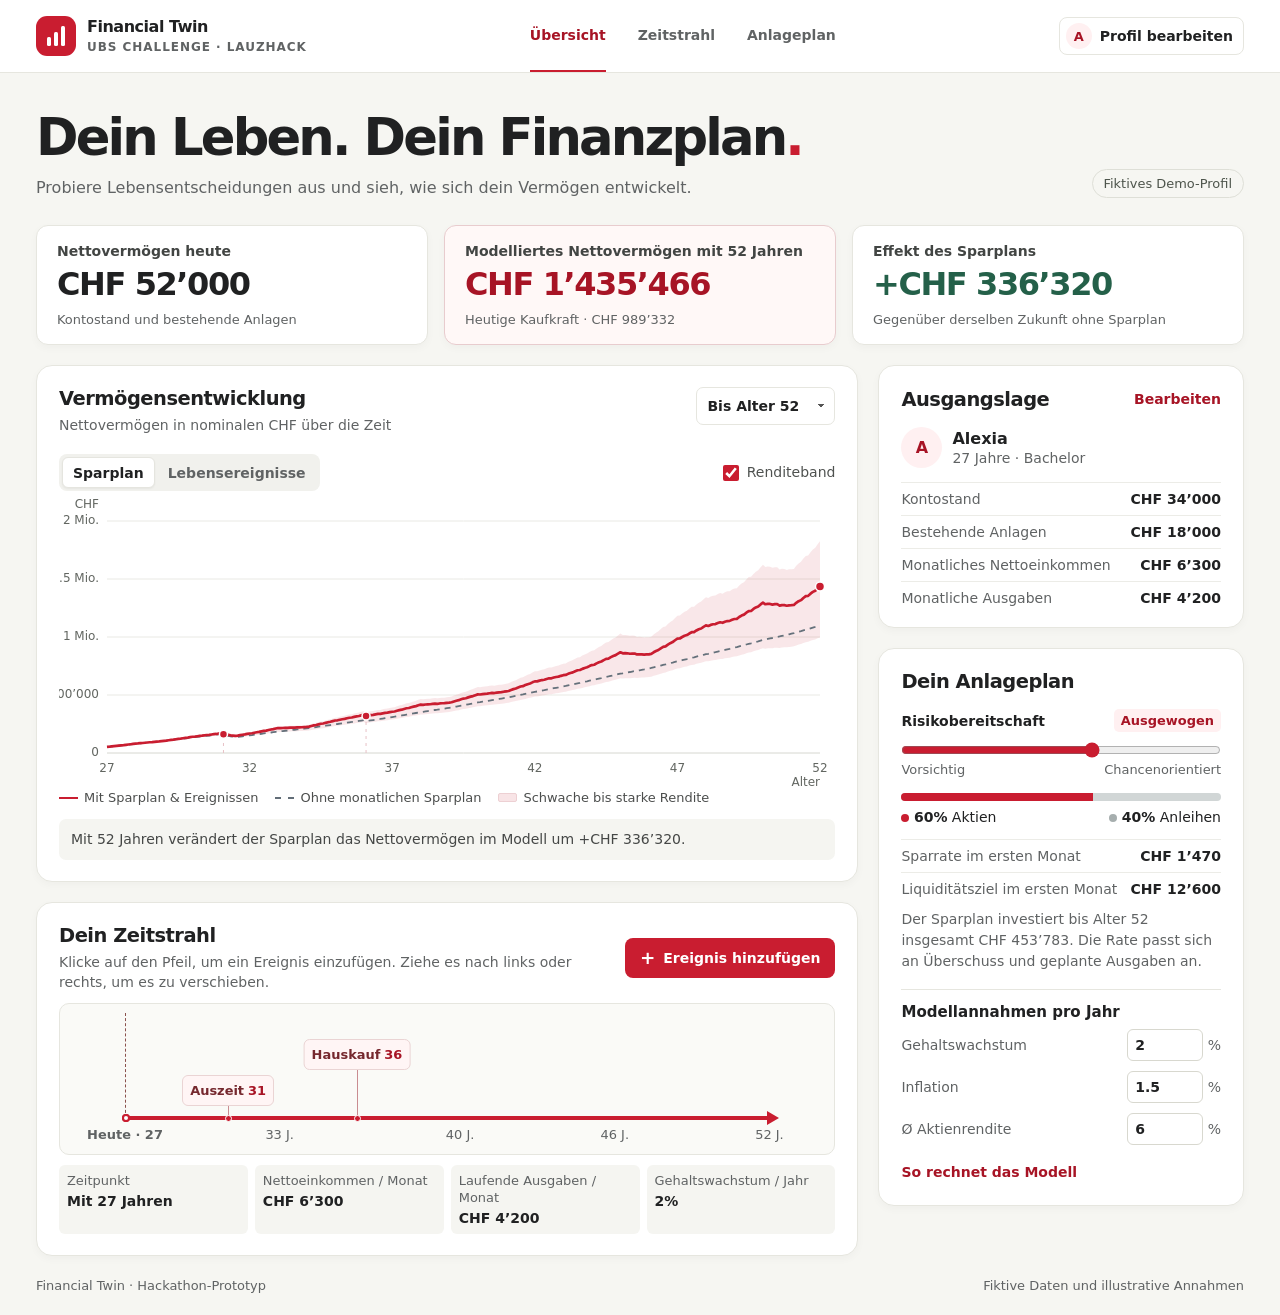
==== commit 5a9f979d: "Restore Financial Twin from November 21 around 20:00" ====
--- a/financial-twin/index.html
+++ b/financial-twin/index.html
@@ -7,106 +7,12 @@
   <meta name="theme-color" content="#f7f7f4">
   <title>Financial Twin · UBS Challenge</title>
   <link rel="stylesheet" href="styles.css">
-  <link rel="stylesheet" href="game.css">
   <script defer src="model.js"></script>
   <script defer src="chart.js"></script>
   <script defer src="timeline.js"></script>
   <script defer src="app.js"></script>
-  <script defer src="story.js"></script>
-  <script defer src="scenes.js"></script>
-  <script defer src="coach.js"></script>
-  <script defer src="game.js"></script>
 </head>
 <body>
-  <div id="game-view">
-    <header class="site-header game-header">
-      <div class="shell header-inner">
-        <a class="brand" href="#" aria-label="Financial Twin, Lebensspiel">
-          <span class="brand-mark" aria-hidden="true"><i></i><i></i><i></i></span>
-          <span>Financial Twin<small>UBS CHALLENGE · LAUZHACK</small></span>
-        </a>
-        <div class="game-header-actions">
-          <button type="button" id="coach-jump" class="button button-subtle" hidden>Zum Zwilling-Chat</button>
-          <button type="button" id="open-dashboard" class="button button-subtle">Dashboard öffnen</button>
-        </div>
-      </div>
-    </header>
-    <main class="shell game-shell">
-      <div class="game-heading">
-        <h1 id="game-title">Spiel dein Leben<span class="headline-dot">.</span></h1>
-        <p id="game-description">Gestalte deinen digitalen Zwilling und probiere aus, wohin deine Entscheidungen führen.</p>
-      </div>
-      <nav id="chapter-nav" class="chapter-nav" aria-label="Lebenskapitel" hidden></nav>
-      <div class="game-layout">
-        <div class="game-story-column">
-        <section class="scene-card" aria-labelledby="scene-title">
-          <div class="scene-image">
-            <canvas id="life-scene" aria-hidden="true"></canvas>
-            <div class="scene-banner"><span id="scene-place">Heute</span><strong id="scene-age">20 Jahre</strong></div>
-          </div>
-          <div class="scene-caption">
-            <div><h2 id="scene-title">Lerne deinen Zwilling kennen</h2><p id="scene-text"></p></div>
-            <button type="button" class="button button-secondary" id="skip-animation" hidden>Überspringen</button>
-          </div>
-          <div class="scene-budget" id="chapter-budget" hidden></div>
-        </section>
-        <section class="panel coach-panel" id="coach-panel" aria-labelledby="coach-title" hidden>
-          <div class="coach-heading">
-            <span class="avatar" id="coach-initial" aria-hidden="true">Z</span>
-            <div>
-              <h2 id="coach-title">Zwilling-Chat</h2>
-              <p id="coach-state">Ich schaue mir deinen Lebensweg an.</p>
-            </div>
-            <button class="text-button" id="coach-toggle" type="button" aria-expanded="true" aria-controls="coach-conversation">Einklappen</button>
-          </div>
-          <div id="coach-conversation">
-            <ol id="coach-thread" class="coach-thread" role="log" aria-label="Gespräch mit deinem Zwilling"></ol>
-            <p class="coach-progress" id="coach-progress" role="status" hidden></p>
-            <div id="coach-prompts" class="coach-prompts" aria-label="Mögliche Nachrichten"></div>
-            <form id="coach-form" class="coach-composer">
-              <label class="visually-hidden" for="coach-message">Deine Nachricht an den Zwilling</label>
-              <textarea id="coach-message" rows="2" maxlength="400" required placeholder="Antworte deinem Zwilling oder stelle eine Frage …"></textarea>
-              <button type="submit" id="coach-send" class="button button-primary">Senden</button>
-            </form>
-          </div>
-        </section>
-        </div>
-        <section class="panel game-panel" id="game-panel" aria-label="Spielentscheidungen">
-          <form id="avatar-form">
-            <h2>Gestalte deinen Zwilling</h2>
-            <div class="form-grid avatar-fields">
-              <label>Name<input name="name" value="Alexia" maxlength="40" autocomplete="off"></label>
-              <label>Startalter<input name="age" value="20" type="number" min="18" max="99" required></label>
-              <label>Hautton<select name="skin"><option value="0">Hell</option><option value="1" selected>Warm</option><option value="2">Braun</option><option value="3">Dunkel</option></select></label>
-              <label>Frisur<select name="hair"><option value="0">Kurz</option><option value="1" selected>Lockig</option><option value="2">Lang</option></select></label>
-              <label class="form-wide">Kleidung<select name="outfit"><option value="0">Kaminrot</option><option value="1">Tannengrün</option><option value="2">Indigoblau</option><option value="3">Ocker</option></select></label>
-            </div>
-            <details class="start-finances">
-              <summary>Finanzielle Ausgangslage</summary>
-              <div class="form-grid">
-                <label class="form-wide">Bisherige Ausbildung<select name="education"><option>Schulabschluss</option><option>Berufslehre</option><option>Bachelor</option><option>Master</option><option>Promotion</option><option>Keine Angabe</option></select></label>
-                <label>Kontostand (CHF)<input name="cash" type="number" min="0" max="100000000" value="8000" step="0.01" required></label>
-                <label>Bestehende Anlagen (CHF)<input name="portfolio" type="number" min="0" max="100000000" value="0" step="0.01" required></label>
-                <label>Nettoeinkommen / Monat (CHF)<input name="income" type="number" min="0" max="100000000" value="4200" step="0.01" required></label>
-                <label>Ausgaben / Monat (CHF)<input name="expenses" type="number" min="0" max="100000000" value="3000" step="0.01" required></label>
-              </div>
-            </details>
-            <div class="game-actions">
-              <button type="submit" class="button button-primary">Leben spielen</button>
-              <button type="button" class="button button-secondary" id="alexia-demo">Demo mit Alexia</button>
-            </div>
-          </form>
-          <div id="game-interaction" hidden></div>
-        </section>
-      </div>
-    </main>
-    <footer class="shell site-footer">
-      <span>Financial Twin · Hackathon-Prototyp</span>
-      <span>Fiktive Daten und illustrative Annahmen</span>
-    </footer>
-  </div>
-
-  <div id="dashboard-view" hidden>
   <header class="site-header">
     <div class="shell header-inner">
       <a class="brand" href="#uebersicht" aria-label="Financial Twin, Übersicht">
@@ -114,7 +20,6 @@
         <span>Financial Twin<small>UBS CHALLENGE · LAUZHACK</small></span>
       </a>
       <nav aria-label="Hauptnavigation">
-        <button class="text-button" type="button" id="back-to-game">Zum Lebensspiel</button>
         <a href="#uebersicht">Übersicht</a>
         <a href="#zeitstrahl">Zeitstrahl</a>
         <a href="#anlageplan">Anlageplan</a>
@@ -170,7 +75,6 @@
             <div class="segmented" role="group" aria-label="Vergleich im Diagramm">
               <button type="button" id="compare-investments" aria-pressed="true">Sparplan</button>
               <button type="button" id="compare-events" aria-pressed="false">Lebensereignisse</button>
-              <button type="button" id="compare-paths" aria-pressed="false" hidden>Zwei Lebenswege</button>
             </div>
             <label class="band-toggle"><input id="show-range" type="checkbox" checked> Renditeband</label>
           </div>
@@ -290,7 +194,6 @@
     <span>Financial Twin · Hackathon-Prototyp</span>
     <span>Fiktive Daten und illustrative Annahmen</span>
   </footer>
-  </div>
 
   <dialog id="profile-dialog" aria-labelledby="profile-dialog-title">
     <form id="profile-form" class="dialog-form">
@@ -336,10 +239,7 @@
         <label>Ereignis
           <select name="type">
             <option value="study">Studium</option>
-            <option value="apprentice">Berufslehre</option>
             <option value="gap">Gap Year / Auszeit</option>
-            <option value="marriage">Ehe</option>
-            <option value="move">Umzug</option>
             <option value="home">Hauskauf</option>
             <option value="expense">Grössere Ausgabe</option>
             <option value="children">Kind(er)</option>
@@ -374,7 +274,7 @@
       <ul>
         <li>Der Aktienkurs folgt einem wiederholbaren Beispielpfad mit guten und schlechten Jahren. Über den vollständigen Zwölfjahreszyklus entspricht die Aufzinsung der eingestellten Durchschnittsrendite. Das Band zeigt zwei alternative Annahmen. Der Kontostand verzinst sich im Modell mit 0 %.</li>
         <li>Das Gehalt steigt in der Erwerbsphase mit der eingestellten Rate. Die Inflation erhöht die laufenden Ausgaben und die in heutigen CHF eingegebenen Ereignisbeträge. Studien- und Renteneinkommen werden an die Inflation gekoppelt. Beim projizierten Nettovermögen steht zusätzlich die Kaufkraft in heutigen CHF.</li>
-        <li>Bei Ehe und Umzug zählen die eingegebenen persönlichen Kosten. Kinder erhöhen die laufenden Ausgaben ab dem Startalter für die gewählte Dauer. Während der Elternzeit gilt der eingestellte Anteil des regulären Lohns.</li>
+        <li>Kinder erhöhen die monatlichen Ausgaben ab dem gewählten Startalter bis zum Ende der Projektion.</li>
         <li>Der Sparplan investiert höchstens 70 % des monatlichen Überschusses, nachdem drei Monatsausgaben und geplante Ausgaben der nächsten 36 Monate berücksichtigt sind.</li>
         <li>Der eingestellte Aktienanteil gilt für das Startportfolio und jede Einzahlung. Danach entwickeln sich die Positionen entsprechend ihrer Renditen. Im Vergleich ohne Sparplan bleibt das Startportfolio investiert.</li>
         <li>Beim Hauskauf bleibt der Immobilienwert ab Kauf nominal konstant. Die Hypothek wird gleichmässig getilgt. Zins fällt auf die jeweilige Restschuld an.</li>
